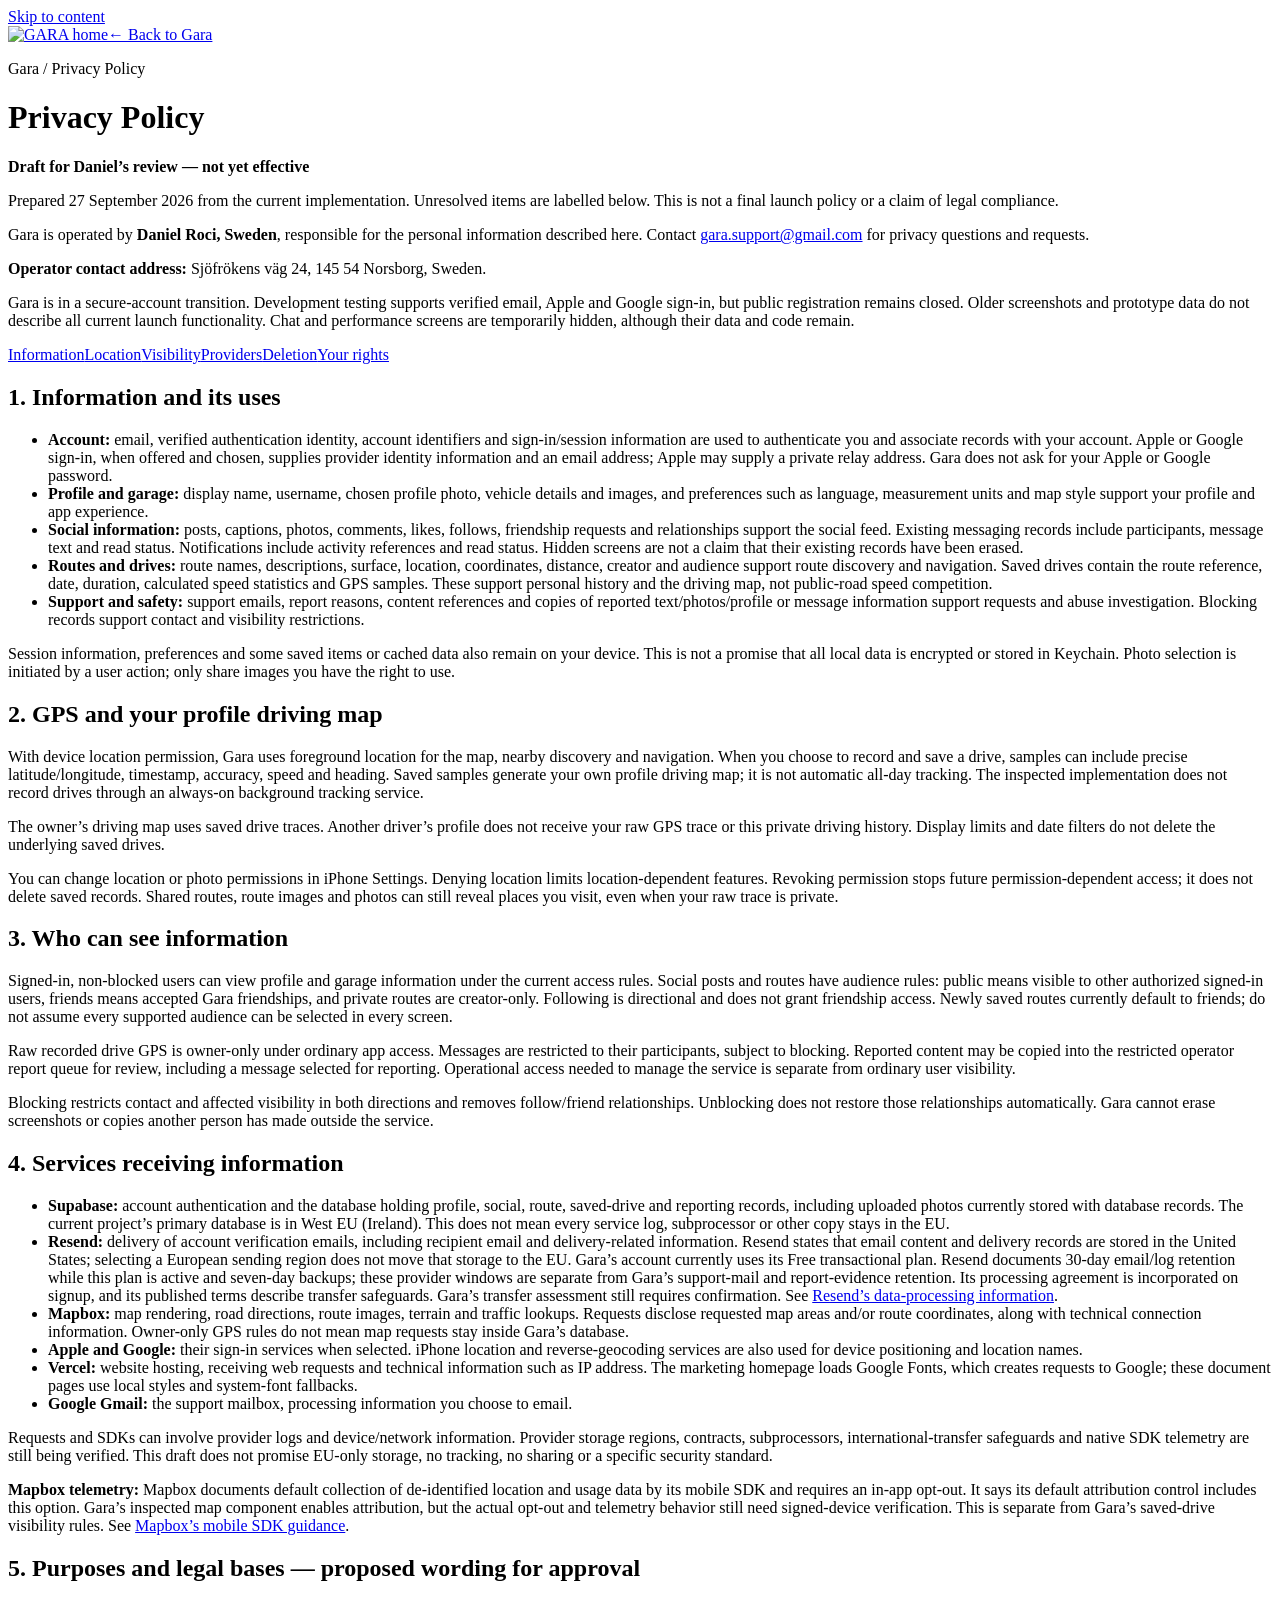
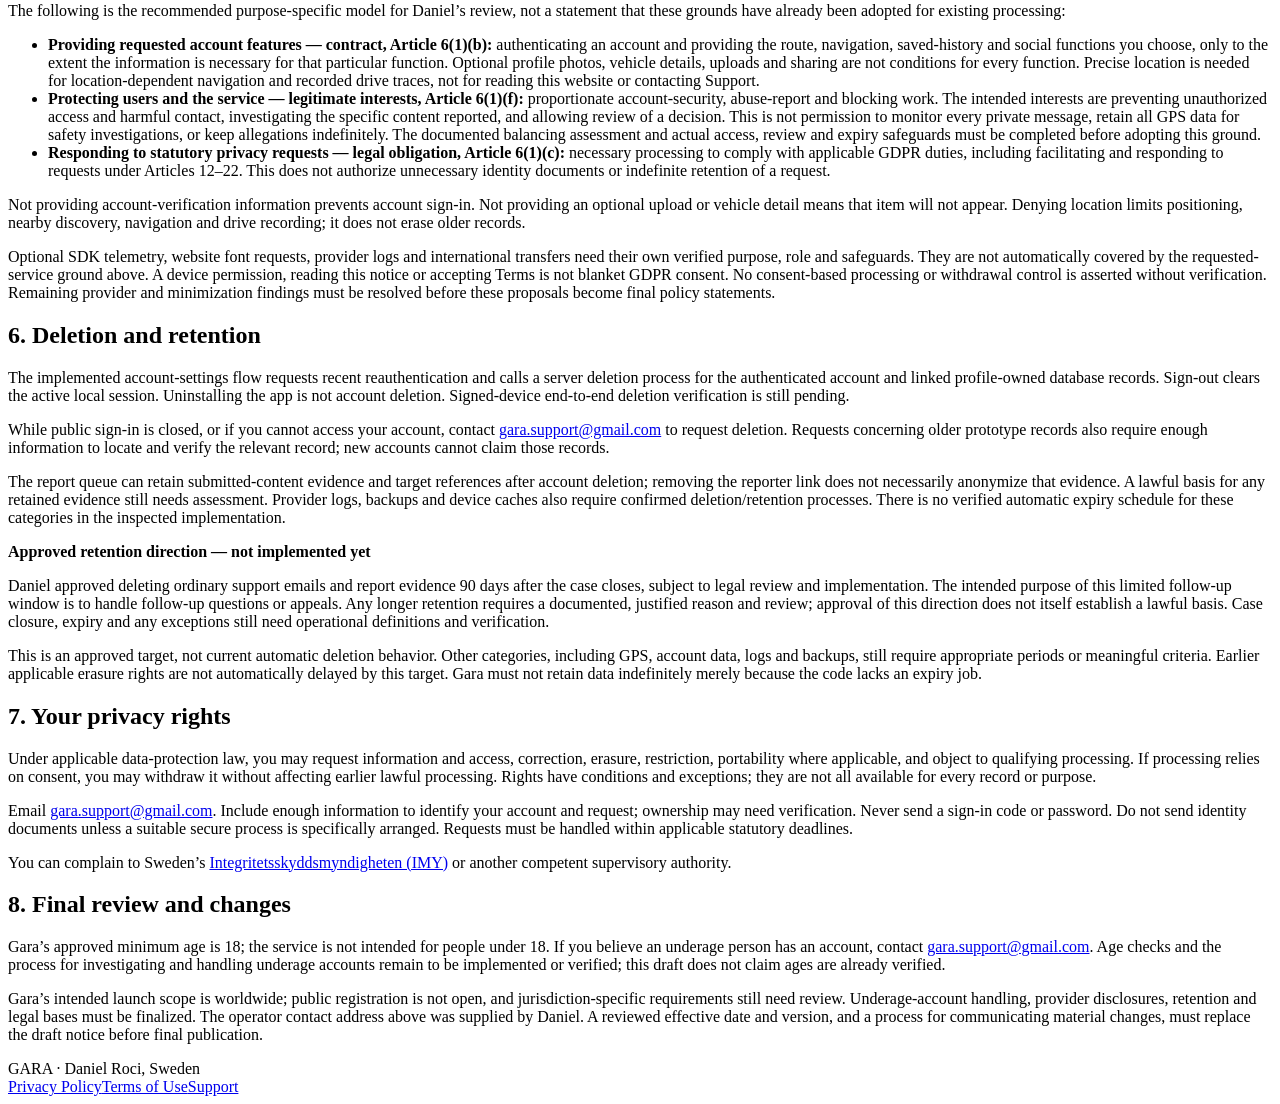
==== privacy.html @ cebb7c15 "Record supplied operator contact and approved content/moderation rules" ====
<!doctype html>
<html lang="en"><head>
<meta charset="utf-8" /><meta name="viewport" content="width=device-width, initial-scale=1" />
<meta name="robots" content="noindex" /><meta name="description" content="Gara Privacy Policy — draft for operator review." />
<link rel="canonical" href="https://drivegara.com/privacy.html" />
<title>GARA — Privacy Policy</title><link rel="stylesheet" href="./styles.css" /><link rel="stylesheet" href="./legal.css" />
</head><body class="legal-page">
<a class="skip-link" href="#main">Skip to content</a>
<header class="legal-header"><div class="legal-header-inner"><a class="brand" href="./index.html"><img src="./assets/gara-logo.png" width="236" height="71" alt="GARA home" /></a><a class="back" href="./index.html">← Back to Gara</a></div></header>
<main id="main" class="legal-main"><p class="eyebrow">Gara / Privacy Policy</p><h1>Privacy Policy</h1>
<div class="notice"><strong>Draft for Daniel’s review — not yet effective</strong><p>Prepared 27 September 2026 from the current implementation. Unresolved items are labelled below. This is not a final launch policy or a claim of legal compliance.</p></div>
<p>Gara is operated by <strong>Daniel Roci, Sweden</strong>, responsible for the personal information described here. Contact <a href="mailto:gara.support@gmail.com">gara.support@gmail.com</a> for privacy questions and requests.</p>
<p><strong>Operator contact address:</strong> Sjöfrökens väg 24, 145 54 Norsborg, Sweden.</p>
<p>Gara is in a secure-account transition. Development testing supports verified email, Apple and Google sign-in, but public registration remains closed. Older screenshots and prototype data do not describe all current launch functionality. Chat and performance screens are temporarily hidden, although their data and code remain.</p>
<nav class="legal-toc" aria-label="On this page"><a href="#information">Information</a><a href="#location">Location</a><a href="#visibility">Visibility</a><a href="#providers">Providers</a><a href="#deletion">Deletion</a><a href="#rights">Your rights</a></nav>
<h2 id="information">1. Information and its uses</h2>
<ul><li><strong>Account:</strong> email, verified authentication identity, account identifiers and sign-in/session information are used to authenticate you and associate records with your account. Apple or Google sign-in, when offered and chosen, supplies provider identity information and an email address; Apple may supply a private relay address. Gara does not ask for your Apple or Google password.</li>
<li><strong>Profile and garage:</strong> display name, username, chosen profile photo, vehicle details and images, and preferences such as language, measurement units and map style support your profile and app experience.</li>
<li><strong>Social information:</strong> posts, captions, photos, comments, likes, follows, friendship requests and relationships support the social feed. Existing messaging records include participants, message text and read status. Notifications include activity references and read status. Hidden screens are not a claim that their existing records have been erased.</li>
<li><strong>Routes and drives:</strong> route names, descriptions, surface, location, coordinates, distance, creator and audience support route discovery and navigation. Saved drives contain the route reference, date, duration, calculated speed statistics and GPS samples. These support personal history and the driving map, not public-road speed competition.</li>
<li><strong>Support and safety:</strong> support emails, report reasons, content references and copies of reported text/photos/profile or message information support requests and abuse investigation. Blocking records support contact and visibility restrictions.</li></ul>
<p>Session information, preferences and some saved items or cached data also remain on your device. This is not a promise that all local data is encrypted or stored in Keychain. Photo selection is initiated by a user action; only share images you have the right to use.</p>
<h2 id="location">2. GPS and your profile driving map</h2>
<p>With device location permission, Gara uses foreground location for the map, nearby discovery and navigation. When you choose to record and save a drive, samples can include precise latitude/longitude, timestamp, accuracy, speed and heading. Saved samples generate your own profile driving map; it is not automatic all-day tracking. The inspected implementation does not record drives through an always-on background tracking service.</p>
<p>The owner’s driving map uses saved drive traces. Another driver’s profile does not receive your raw GPS trace or this private driving history. Display limits and date filters do not delete the underlying saved drives.</p>
<p>You can change location or photo permissions in iPhone Settings. Denying location limits location-dependent features. Revoking permission stops future permission-dependent access; it does not delete saved records. Shared routes, route images and photos can still reveal places you visit, even when your raw trace is private.</p>
<h2 id="visibility">3. Who can see information</h2>
<p>Signed-in, non-blocked users can view profile and garage information under the current access rules. Social posts and routes have audience rules: public means visible to other authorized signed-in users, friends means accepted Gara friendships, and private routes are creator-only. Following is directional and does not grant friendship access. Newly saved routes currently default to friends; do not assume every supported audience can be selected in every screen.</p>
<p>Raw recorded drive GPS is owner-only under ordinary app access. Messages are restricted to their participants, subject to blocking. Reported content may be copied into the restricted operator report queue for review, including a message selected for reporting. Operational access needed to manage the service is separate from ordinary user visibility.</p>
<p>Blocking restricts contact and affected visibility in both directions and removes follow/friend relationships. Unblocking does not restore those relationships automatically. Gara cannot erase screenshots or copies another person has made outside the service.</p>
<h2 id="providers">4. Services receiving information</h2>
<ul><li><strong>Supabase:</strong> account authentication and the database holding profile, social, route, saved-drive and reporting records, including uploaded photos currently stored with database records. The current project’s primary database is in West EU (Ireland). This does not mean every service log, subprocessor or other copy stays in the EU.</li>
<li><strong>Resend:</strong> delivery of account verification emails, including recipient email and delivery-related information. Resend states that email content and delivery records are stored in the United States; selecting a European sending region does not move that storage to the EU. Gara’s account currently uses its Free transactional plan. Resend documents 30-day email/log retention while this plan is active and seven-day backups; these provider windows are separate from Gara’s support-mail and report-evidence retention. Its processing agreement is incorporated on signup, and its published terms describe transfer safeguards. Gara’s transfer assessment still requires confirmation. See <a href="https://resend.com/security/gdpr">Resend’s data-processing information</a>.</li>
<li><strong>Mapbox:</strong> map rendering, road directions, route images, terrain and traffic lookups. Requests disclose requested map areas and/or route coordinates, along with technical connection information. Owner-only GPS rules do not mean map requests stay inside Gara’s database.</li>
<li><strong>Apple and Google:</strong> their sign-in services when selected. iPhone location and reverse-geocoding services are also used for device positioning and location names.</li>
<li><strong>Vercel:</strong> website hosting, receiving web requests and technical information such as IP address. The marketing homepage loads Google Fonts, which creates requests to Google; these document pages use local styles and system-font fallbacks.</li>
<li><strong>Google Gmail:</strong> the support mailbox, processing information you choose to email.</li></ul>
<p>Requests and SDKs can involve provider logs and device/network information. Provider storage regions, contracts, subprocessors, international-transfer safeguards and native SDK telemetry are still being verified. This draft does not promise EU-only storage, no tracking, no sharing or a specific security standard.</p>
<p><strong>Mapbox telemetry:</strong> Mapbox documents default collection of de-identified location and usage data by its mobile SDK and requires an in-app opt-out. It says its default attribution control includes this option. Gara’s inspected map component enables attribution, but the actual opt-out and telemetry behavior still need signed-device verification. This is separate from Gara’s saved-drive visibility rules. See <a href="https://docs.mapbox.com/help/dive-deeper/mobile-apps/">Mapbox’s mobile SDK guidance</a>.</p>
<h2>5. Purposes and legal bases — proposed wording for approval</h2>
<p>The following is the recommended purpose-specific model for Daniel’s review, not a statement that these grounds have already been adopted for existing processing:</p>
<ul><li><strong>Providing requested account features — contract, Article 6(1)(b):</strong> authenticating an account and providing the route, navigation, saved-history and social functions you choose, only to the extent the information is necessary for that particular function. Optional profile photos, vehicle details, uploads and sharing are not conditions for every function. Precise location is needed for location-dependent navigation and recorded drive traces, not for reading this website or contacting Support.</li>
<li><strong>Protecting users and the service — legitimate interests, Article 6(1)(f):</strong> proportionate account-security, abuse-report and blocking work. The intended interests are preventing unauthorized access and harmful contact, investigating the specific content reported, and allowing review of a decision. This is not permission to monitor every private message, retain all GPS data for safety investigations, or keep allegations indefinitely. The documented balancing assessment and actual access, review and expiry safeguards must be completed before adopting this ground.</li>
<li><strong>Responding to statutory privacy requests — legal obligation, Article 6(1)(c):</strong> necessary processing to comply with applicable GDPR duties, including facilitating and responding to requests under Articles 12–22. This does not authorize unnecessary identity documents or indefinite retention of a request.</li></ul>
<p>Not providing account-verification information prevents account sign-in. Not providing an optional upload or vehicle detail means that item will not appear. Denying location limits positioning, nearby discovery, navigation and drive recording; it does not erase older records.</p>
<p>Optional SDK telemetry, website font requests, provider logs and international transfers need their own verified purpose, role and safeguards. They are not automatically covered by the requested-service ground above. A device permission, reading this notice or accepting Terms is not blanket GDPR consent. No consent-based processing or withdrawal control is asserted without verification. Remaining provider and minimization findings must be resolved before these proposals become final policy statements.</p>
<h2 id="deletion">6. Deletion and retention</h2>
<p>The implemented account-settings flow requests recent reauthentication and calls a server deletion process for the authenticated account and linked profile-owned database records. Sign-out clears the active local session. Uninstalling the app is not account deletion. Signed-device end-to-end deletion verification is still pending.</p>
<p>While public sign-in is closed, or if you cannot access your account, contact <a href="mailto:gara.support@gmail.com">gara.support@gmail.com</a> to request deletion. Requests concerning older prototype records also require enough information to locate and verify the relevant record; new accounts cannot claim those records.</p>
<p>The report queue can retain submitted-content evidence and target references after account deletion; removing the reporter link does not necessarily anonymize that evidence. A lawful basis for any retained evidence still needs assessment. Provider logs, backups and device caches also require confirmed deletion/retention processes. There is no verified automatic expiry schedule for these categories in the inspected implementation.</p>
<div class="notice"><strong>Approved retention direction — not implemented yet</strong><p>Daniel approved deleting ordinary support emails and report evidence 90 days after the case closes, subject to legal review and implementation. The intended purpose of this limited follow-up window is to handle follow-up questions or appeals. Any longer retention requires a documented, justified reason and review; approval of this direction does not itself establish a lawful basis. Case closure, expiry and any exceptions still need operational definitions and verification.</p><p>This is an approved target, not current automatic deletion behavior. Other categories, including GPS, account data, logs and backups, still require appropriate periods or meaningful criteria. Earlier applicable erasure rights are not automatically delayed by this target. Gara must not retain data indefinitely merely because the code lacks an expiry job.</p></div>
<h2 id="rights">7. Your privacy rights</h2>
<p>Under applicable data-protection law, you may request information and access, correction, erasure, restriction, portability where applicable, and object to qualifying processing. If processing relies on consent, you may withdraw it without affecting earlier lawful processing. Rights have conditions and exceptions; they are not all available for every record or purpose.</p>
<p>Email <a href="mailto:gara.support@gmail.com">gara.support@gmail.com</a>. Include enough information to identify your account and request; ownership may need verification. Never send a sign-in code or password. Do not send identity documents unless a suitable secure process is specifically arranged. Requests must be handled within applicable statutory deadlines.</p>
<p>You can complain to Sweden’s <a href="https://www.imy.se/en/individuals/data-protection/your-rights-as-a-data-subject/">Integritetsskyddsmyndigheten (IMY)</a> or another competent supervisory authority.</p>
<h2>8. Final review and changes</h2>
<p>Gara’s approved minimum age is 18; the service is not intended for people under 18. If you believe an underage person has an account, contact <a href="mailto:gara.support@gmail.com">gara.support@gmail.com</a>. Age checks and the process for investigating and handling underage accounts remain to be implemented or verified; this draft does not claim ages are already verified.</p>
<p>Gara’s intended launch scope is worldwide; public registration is not open, and jurisdiction-specific requirements still need review. Underage-account handling, provider disclosures, retention and legal bases must be finalized. The operator contact address above was supplied by Daniel. A reviewed effective date and version, and a process for communicating material changes, must replace the draft notice before final publication.</p>
</main><footer class="legal-footer"><div class="legal-footer-inner"><span>GARA · Daniel Roci, Sweden</span><nav class="legal-links" aria-label="Legal and support"><a href="./privacy.html">Privacy Policy</a><a href="./terms.html">Terms of Use</a><a href="./support.html">Support</a></nav></div></footer></body></html>
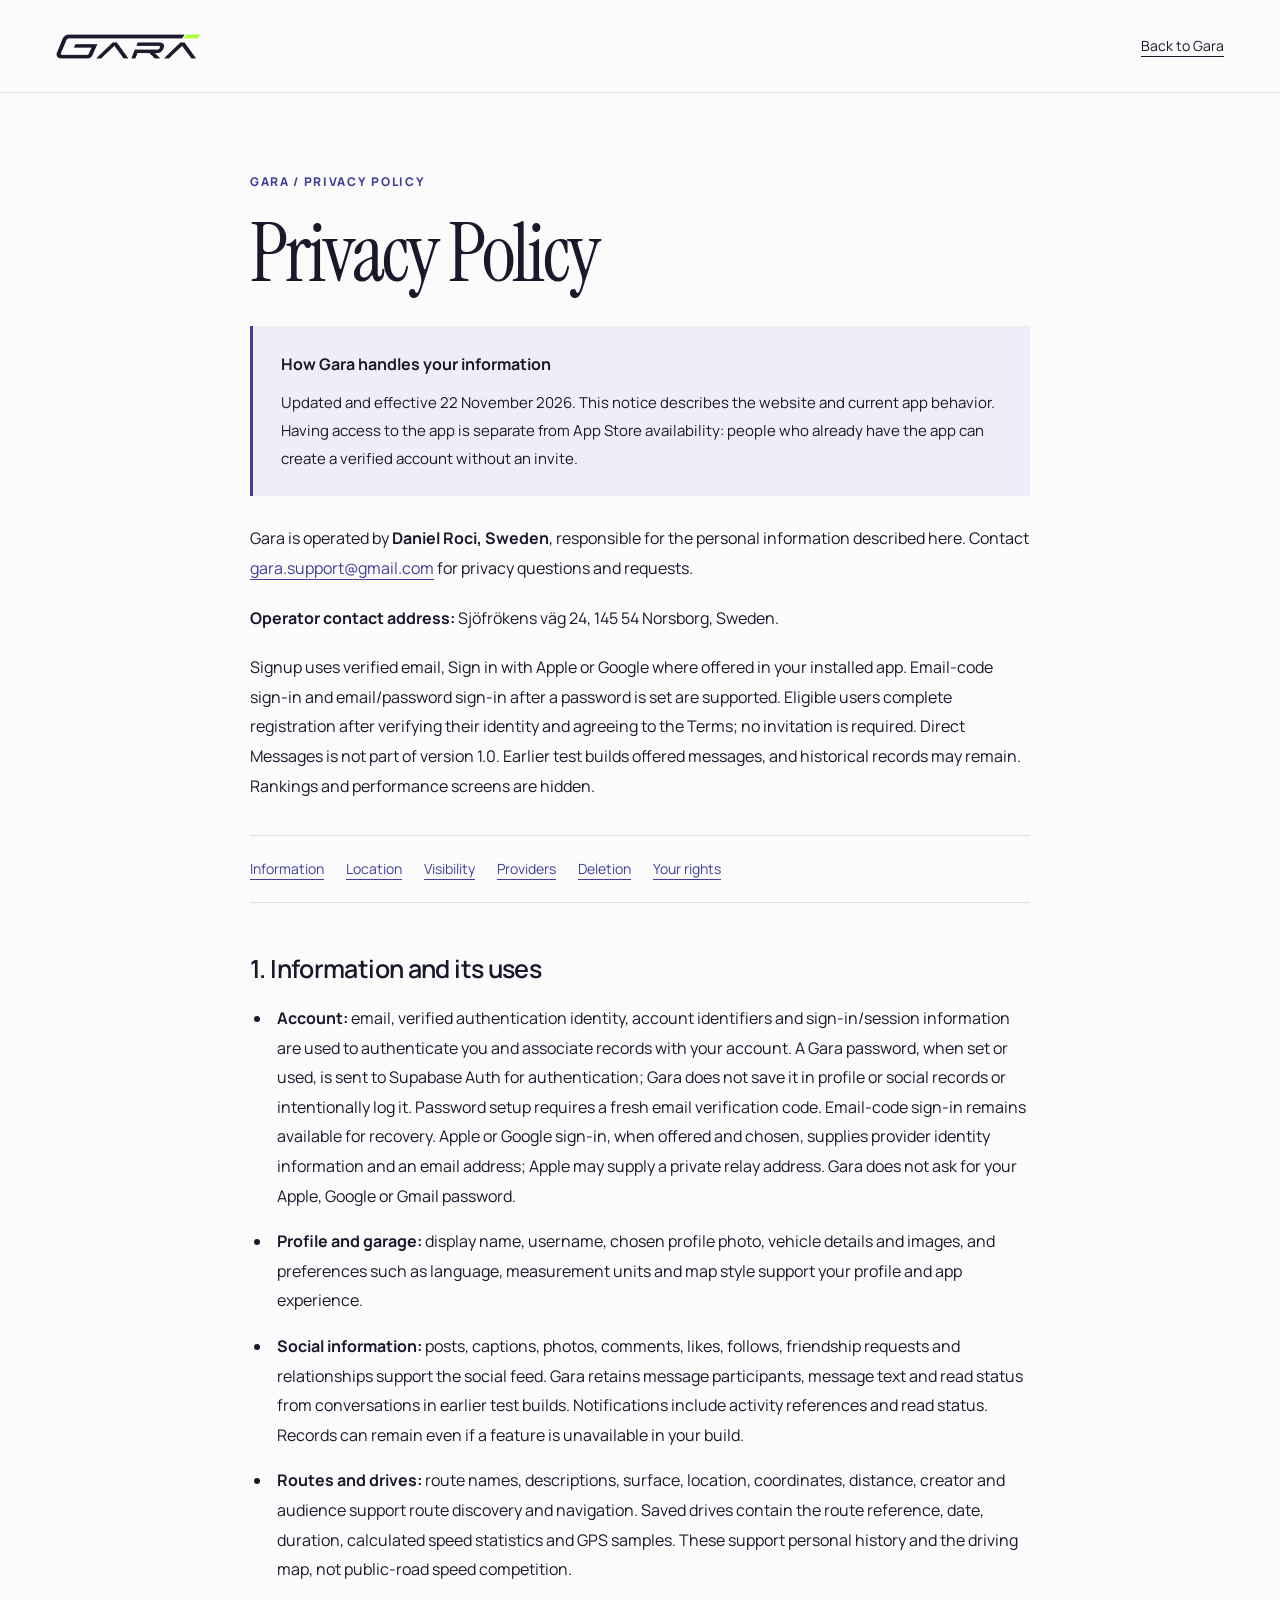
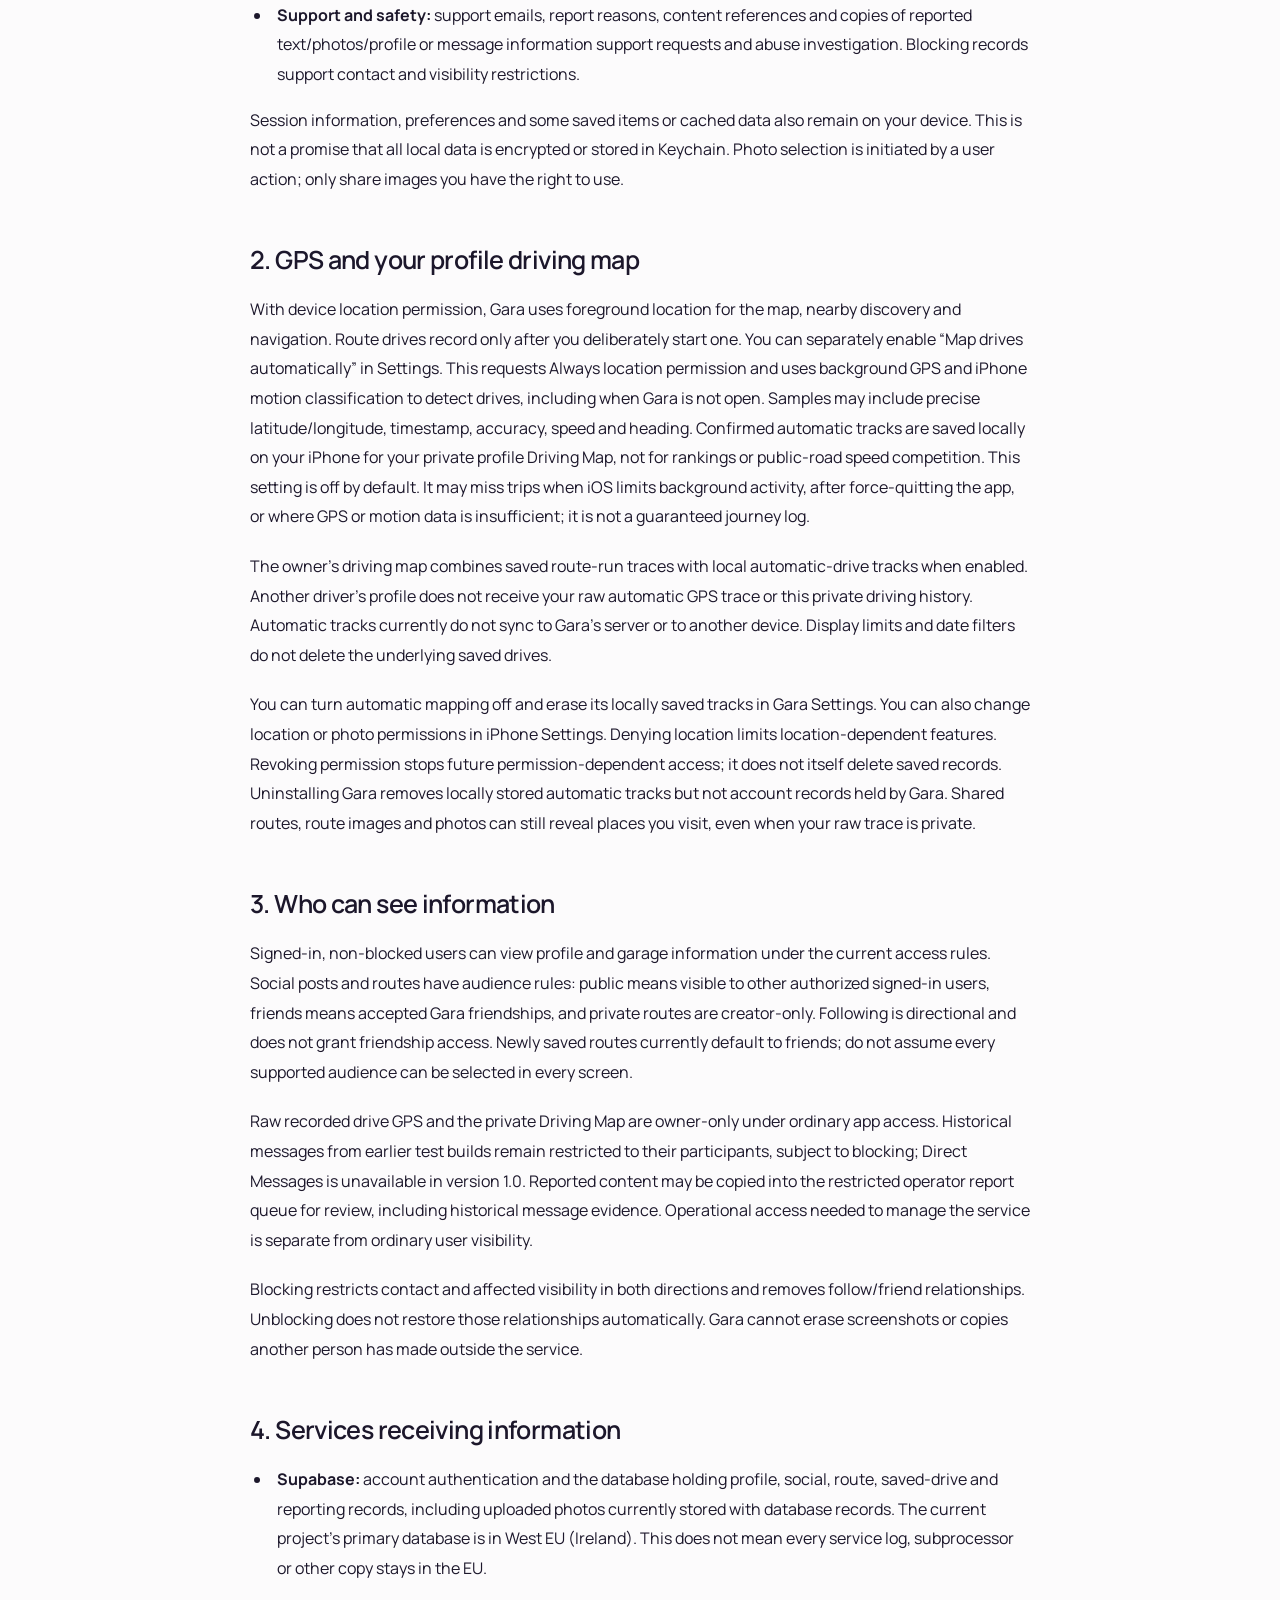
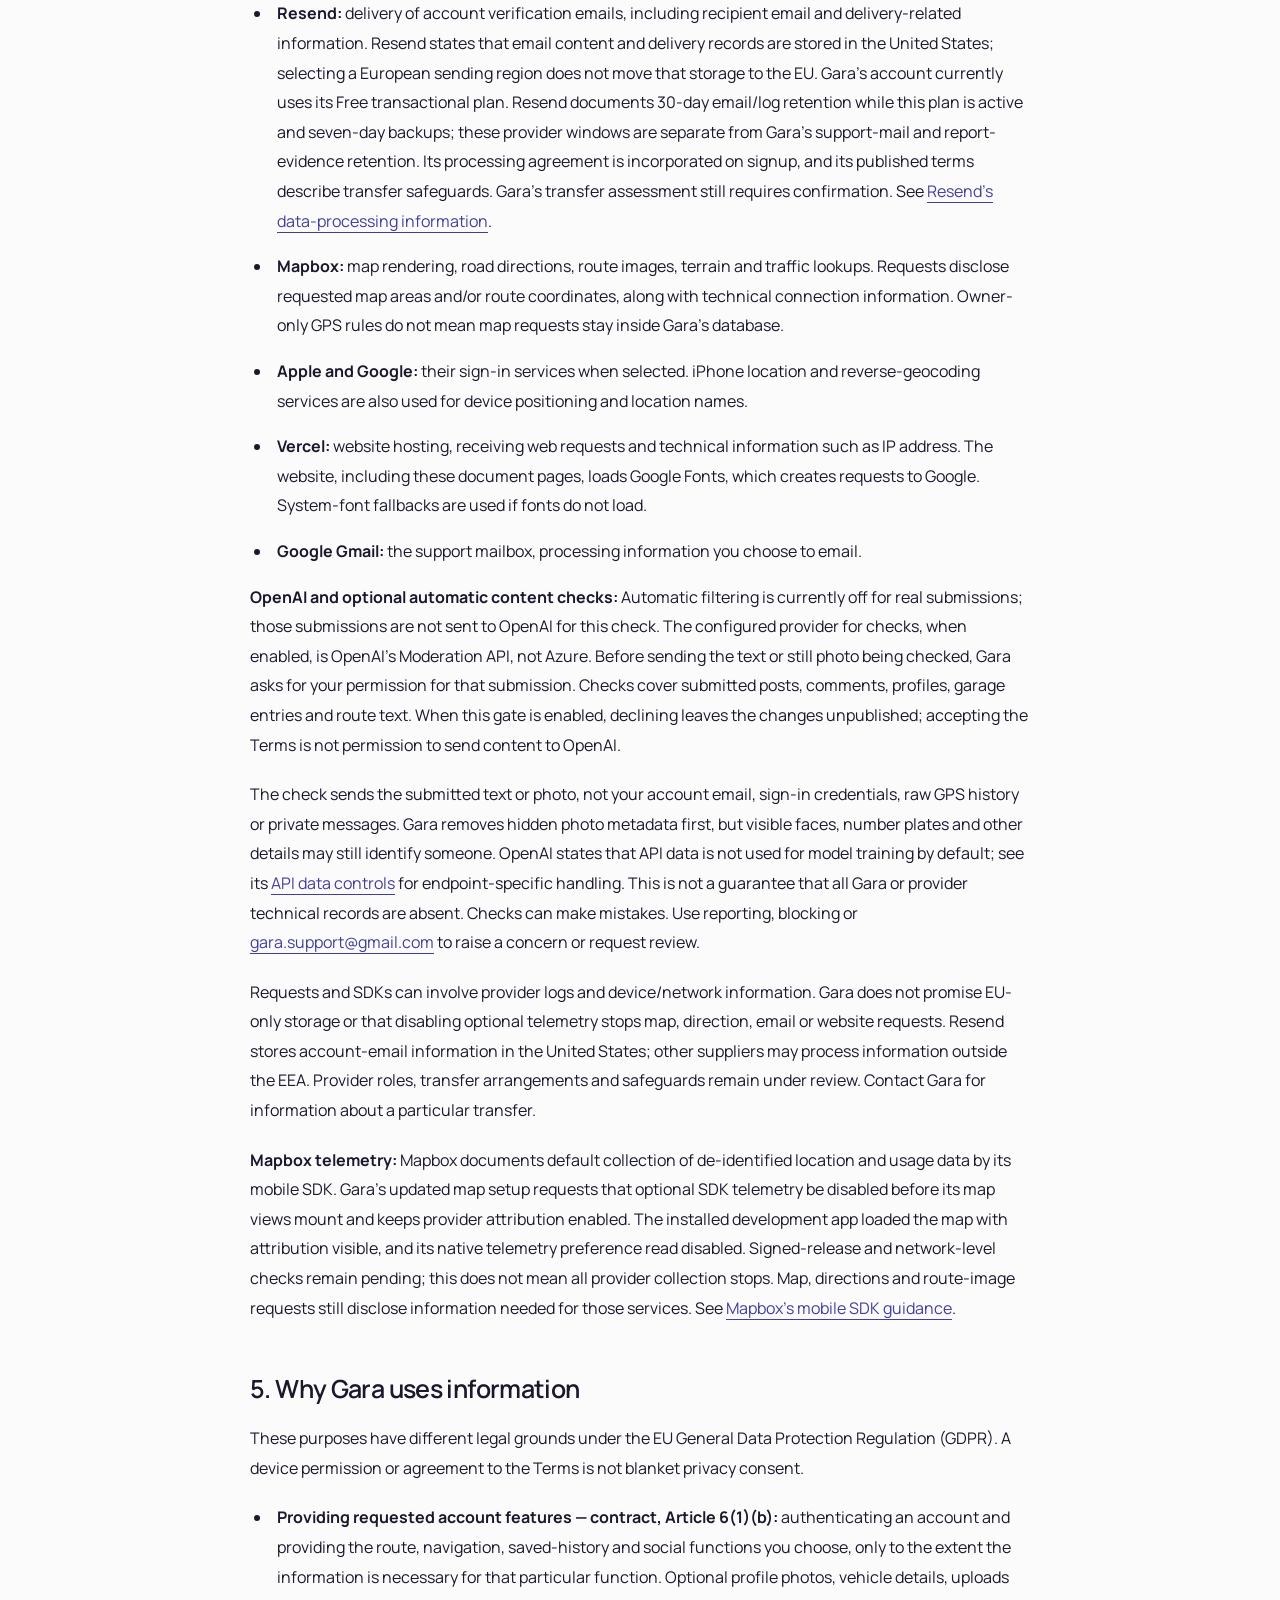
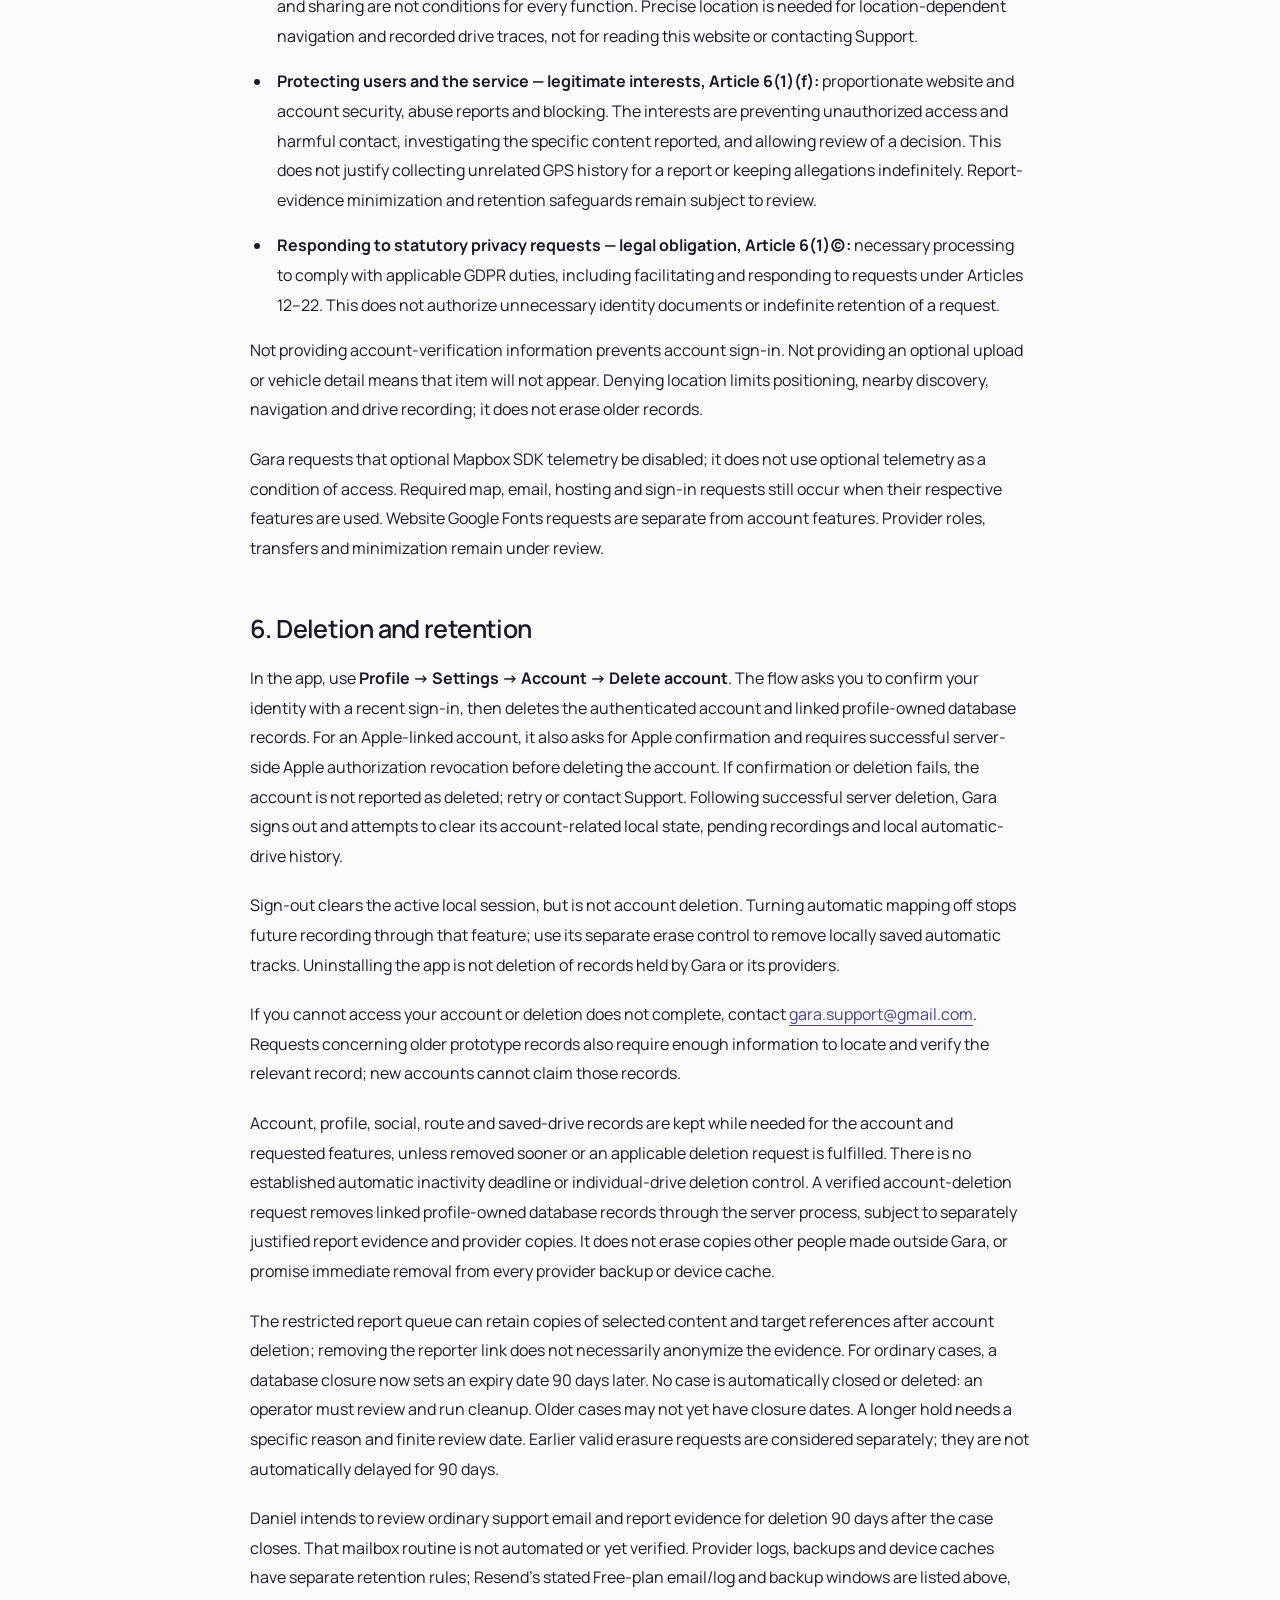
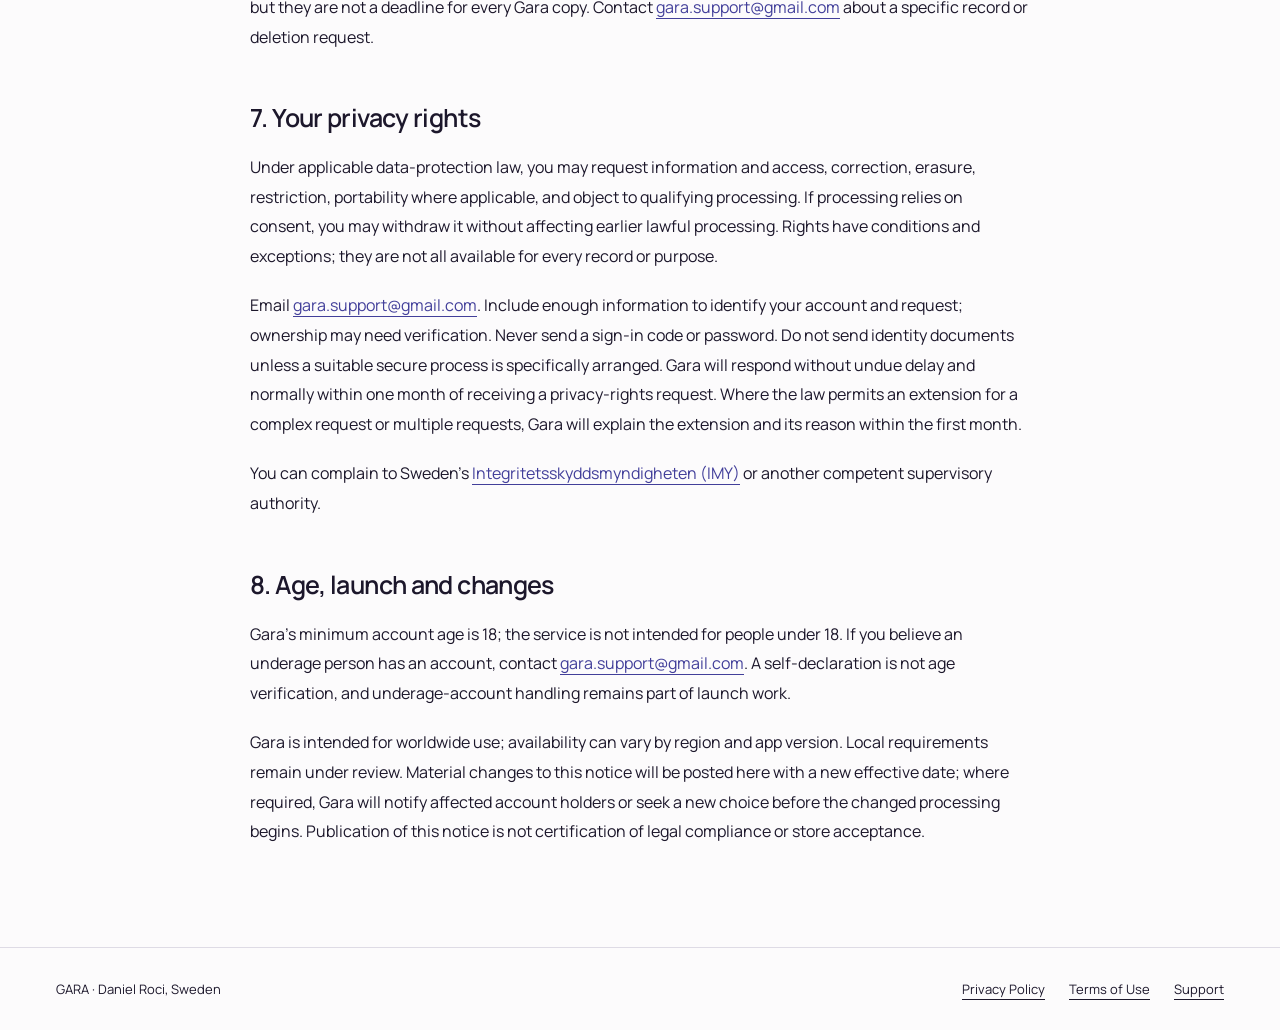
==== commit 152b2838: "Redesign Gara launch site with current app captures and accurate account policies" ====
--- a/privacy.html
+++ b/privacy.html
@@ -1,59 +1,63 @@
 <!doctype html>
 <html lang="en"><head>
 <meta charset="utf-8" /><meta name="viewport" content="width=device-width, initial-scale=1" />
-<meta name="robots" content="noindex" /><meta name="description" content="Gara Privacy Policy — draft for operator review." />
+<meta name="description" content="How Gara handles account, social, route, recorded-drive and support information." />
 <link rel="canonical" href="https://drivegara.com/privacy.html" />
-<title>GARA — Privacy Policy</title><link rel="stylesheet" href="./styles.css" /><link rel="stylesheet" href="./legal.css" />
+<title>Gara — Privacy Policy</title><link rel="stylesheet" href="./launch.css?v=20261122" />
 </head><body class="legal-page">
 <a class="skip-link" href="#main">Skip to content</a>
-<header class="legal-header"><div class="legal-header-inner"><a class="brand" href="./index.html"><img src="./assets/gara-logo.png" width="236" height="71" alt="GARA home" /></a><a class="back" href="./index.html">← Back to Gara</a></div></header>
+<header class="legal-header"><div class="legal-header-inner"><a class="wordmark" href="./index.html" aria-label="Gara home"><span></span></a><a class="back" href="./index.html">Back to Gara</a></div></header>
 <main id="main" class="legal-main"><p class="eyebrow">Gara / Privacy Policy</p><h1>Privacy Policy</h1>
-<div class="notice"><strong>Draft for Daniel’s review — not yet effective</strong><p>Prepared 27 September 2026 from the current implementation. Unresolved items are labelled below. This is not a final launch policy or a claim of legal compliance.</p></div>
+<div class="notice"><strong>How Gara handles your information</strong><p>Updated and effective 22 November 2026. This notice describes the website and current app behavior. Having access to the app is separate from App Store availability: people who already have the app can create a verified account without an invite.</p></div>
 <p>Gara is operated by <strong>Daniel Roci, Sweden</strong>, responsible for the personal information described here. Contact <a href="mailto:gara.support@gmail.com">gara.support@gmail.com</a> for privacy questions and requests.</p>
 <p><strong>Operator contact address:</strong> Sjöfrökens väg 24, 145 54 Norsborg, Sweden.</p>
-<p>Gara is in a secure-account transition. Development testing supports verified email, Apple and Google sign-in, but public registration remains closed. Older screenshots and prototype data do not describe all current launch functionality. Chat and performance screens are temporarily hidden, although their data and code remain.</p>
+<p>Signup uses verified email, Sign in with Apple or Google where offered in your installed app. Email-code sign-in and email/password sign-in after a password is set are supported. Eligible users complete registration after verifying their identity and agreeing to the Terms; no invitation is required. Direct Messages is not part of version 1.0. Earlier test builds offered messages, and historical records may remain. Rankings and performance screens are hidden.</p>
 <nav class="legal-toc" aria-label="On this page"><a href="#information">Information</a><a href="#location">Location</a><a href="#visibility">Visibility</a><a href="#providers">Providers</a><a href="#deletion">Deletion</a><a href="#rights">Your rights</a></nav>
 <h2 id="information">1. Information and its uses</h2>
-<ul><li><strong>Account:</strong> email, verified authentication identity, account identifiers and sign-in/session information are used to authenticate you and associate records with your account. Apple or Google sign-in, when offered and chosen, supplies provider identity information and an email address; Apple may supply a private relay address. Gara does not ask for your Apple or Google password.</li>
+<ul><li><strong>Account:</strong> email, verified authentication identity, account identifiers and sign-in/session information are used to authenticate you and associate records with your account. A Gara password, when set or used, is sent to Supabase Auth for authentication; Gara does not save it in profile or social records or intentionally log it. Password setup requires a fresh email verification code. Email-code sign-in remains available for recovery. Apple or Google sign-in, when offered and chosen, supplies provider identity information and an email address; Apple may supply a private relay address. Gara does not ask for your Apple, Google or Gmail password.</li>
 <li><strong>Profile and garage:</strong> display name, username, chosen profile photo, vehicle details and images, and preferences such as language, measurement units and map style support your profile and app experience.</li>
-<li><strong>Social information:</strong> posts, captions, photos, comments, likes, follows, friendship requests and relationships support the social feed. Existing messaging records include participants, message text and read status. Notifications include activity references and read status. Hidden screens are not a claim that their existing records have been erased.</li>
+<li><strong>Social information:</strong> posts, captions, photos, comments, likes, follows, friendship requests and relationships support the social feed. Gara retains message participants, message text and read status from conversations in earlier test builds. Notifications include activity references and read status. Records can remain even if a feature is unavailable in your build.</li>
 <li><strong>Routes and drives:</strong> route names, descriptions, surface, location, coordinates, distance, creator and audience support route discovery and navigation. Saved drives contain the route reference, date, duration, calculated speed statistics and GPS samples. These support personal history and the driving map, not public-road speed competition.</li>
 <li><strong>Support and safety:</strong> support emails, report reasons, content references and copies of reported text/photos/profile or message information support requests and abuse investigation. Blocking records support contact and visibility restrictions.</li></ul>
 <p>Session information, preferences and some saved items or cached data also remain on your device. This is not a promise that all local data is encrypted or stored in Keychain. Photo selection is initiated by a user action; only share images you have the right to use.</p>
 <h2 id="location">2. GPS and your profile driving map</h2>
-<p>With device location permission, Gara uses foreground location for the map, nearby discovery and navigation. When you choose to record and save a drive, samples can include precise latitude/longitude, timestamp, accuracy, speed and heading. Saved samples generate your own profile driving map; it is not automatic all-day tracking. The inspected implementation does not record drives through an always-on background tracking service.</p>
-<p>The owner’s driving map uses saved drive traces. Another driver’s profile does not receive your raw GPS trace or this private driving history. Display limits and date filters do not delete the underlying saved drives.</p>
-<p>You can change location or photo permissions in iPhone Settings. Denying location limits location-dependent features. Revoking permission stops future permission-dependent access; it does not delete saved records. Shared routes, route images and photos can still reveal places you visit, even when your raw trace is private.</p>
+<p>With device location permission, Gara uses foreground location for the map, nearby discovery and navigation. Route drives record only after you deliberately start one. You can separately enable “Map drives automatically” in Settings. This requests Always location permission and uses background GPS and iPhone motion classification to detect drives, including when Gara is not open. Samples may include precise latitude/longitude, timestamp, accuracy, speed and heading. Confirmed automatic tracks are saved locally on your iPhone for your private profile Driving Map, not for rankings or public-road speed competition. This setting is off by default. It may miss trips when iOS limits background activity, after force-quitting the app, or where GPS or motion data is insufficient; it is not a guaranteed journey log.</p>
+<p>The owner’s driving map combines saved route-run traces with local automatic-drive tracks when enabled. Another driver’s profile does not receive your raw automatic GPS trace or this private driving history. Automatic tracks currently do not sync to Gara’s server or to another device. Display limits and date filters do not delete the underlying saved drives.</p>
+<p>You can turn automatic mapping off and erase its locally saved tracks in Gara Settings. You can also change location or photo permissions in iPhone Settings. Denying location limits location-dependent features. Revoking permission stops future permission-dependent access; it does not itself delete saved records. Uninstalling Gara removes locally stored automatic tracks but not account records held by Gara. Shared routes, route images and photos can still reveal places you visit, even when your raw trace is private.</p>
 <h2 id="visibility">3. Who can see information</h2>
 <p>Signed-in, non-blocked users can view profile and garage information under the current access rules. Social posts and routes have audience rules: public means visible to other authorized signed-in users, friends means accepted Gara friendships, and private routes are creator-only. Following is directional and does not grant friendship access. Newly saved routes currently default to friends; do not assume every supported audience can be selected in every screen.</p>
-<p>Raw recorded drive GPS is owner-only under ordinary app access. Messages are restricted to their participants, subject to blocking. Reported content may be copied into the restricted operator report queue for review, including a message selected for reporting. Operational access needed to manage the service is separate from ordinary user visibility.</p>
+<p>Raw recorded drive GPS and the private Driving Map are owner-only under ordinary app access. Historical messages from earlier test builds remain restricted to their participants, subject to blocking; Direct Messages is unavailable in version 1.0. Reported content may be copied into the restricted operator report queue for review, including historical message evidence. Operational access needed to manage the service is separate from ordinary user visibility.</p>
 <p>Blocking restricts contact and affected visibility in both directions and removes follow/friend relationships. Unblocking does not restore those relationships automatically. Gara cannot erase screenshots or copies another person has made outside the service.</p>
 <h2 id="providers">4. Services receiving information</h2>
 <ul><li><strong>Supabase:</strong> account authentication and the database holding profile, social, route, saved-drive and reporting records, including uploaded photos currently stored with database records. The current project’s primary database is in West EU (Ireland). This does not mean every service log, subprocessor or other copy stays in the EU.</li>
 <li><strong>Resend:</strong> delivery of account verification emails, including recipient email and delivery-related information. Resend states that email content and delivery records are stored in the United States; selecting a European sending region does not move that storage to the EU. Gara’s account currently uses its Free transactional plan. Resend documents 30-day email/log retention while this plan is active and seven-day backups; these provider windows are separate from Gara’s support-mail and report-evidence retention. Its processing agreement is incorporated on signup, and its published terms describe transfer safeguards. Gara’s transfer assessment still requires confirmation. See <a href="https://resend.com/security/gdpr">Resend’s data-processing information</a>.</li>
 <li><strong>Mapbox:</strong> map rendering, road directions, route images, terrain and traffic lookups. Requests disclose requested map areas and/or route coordinates, along with technical connection information. Owner-only GPS rules do not mean map requests stay inside Gara’s database.</li>
 <li><strong>Apple and Google:</strong> their sign-in services when selected. iPhone location and reverse-geocoding services are also used for device positioning and location names.</li>
-<li><strong>Vercel:</strong> website hosting, receiving web requests and technical information such as IP address. The marketing homepage loads Google Fonts, which creates requests to Google; these document pages use local styles and system-font fallbacks.</li>
+<li><strong>Vercel:</strong> website hosting, receiving web requests and technical information such as IP address. The website, including these document pages, loads Google Fonts, which creates requests to Google. System-font fallbacks are used if fonts do not load.</li>
 <li><strong>Google Gmail:</strong> the support mailbox, processing information you choose to email.</li></ul>
-<p>Requests and SDKs can involve provider logs and device/network information. Provider storage regions, contracts, subprocessors, international-transfer safeguards and native SDK telemetry are still being verified. This draft does not promise EU-only storage, no tracking, no sharing or a specific security standard.</p>
-<p><strong>Mapbox telemetry:</strong> Mapbox documents default collection of de-identified location and usage data by its mobile SDK and requires an in-app opt-out. It says its default attribution control includes this option. Gara’s inspected map component enables attribution, but the actual opt-out and telemetry behavior still need signed-device verification. This is separate from Gara’s saved-drive visibility rules. See <a href="https://docs.mapbox.com/help/dive-deeper/mobile-apps/">Mapbox’s mobile SDK guidance</a>.</p>
-<h2>5. Purposes and legal bases — proposed wording for approval</h2>
-<p>The following is the recommended purpose-specific model for Daniel’s review, not a statement that these grounds have already been adopted for existing processing:</p>
+<p><strong>OpenAI and optional automatic content checks:</strong> Automatic filtering is currently off for real submissions; those submissions are not sent to OpenAI for this check. The configured provider for checks, when enabled, is OpenAI’s Moderation API, not Azure. Before sending the text or still photo being checked, Gara asks for your permission for that submission. Checks cover submitted posts, comments, profiles, garage entries and route text. When this gate is enabled, declining leaves the changes unpublished; accepting the Terms is not permission to send content to OpenAI.</p>
+<p>The check sends the submitted text or photo, not your account email, sign-in credentials, raw GPS history or private messages. Gara removes hidden photo metadata first, but visible faces, number plates and other details may still identify someone. OpenAI states that API data is not used for model training by default; see its <a href="https://developers.openai.com/api/docs/guides/your-data">API data controls</a> for endpoint-specific handling. This is not a guarantee that all Gara or provider technical records are absent. Checks can make mistakes. Use reporting, blocking or <a href="mailto:gara.support@gmail.com">gara.support@gmail.com</a> to raise a concern or request review.</p>
+<p>Requests and SDKs can involve provider logs and device/network information. Gara does not promise EU-only storage or that disabling optional telemetry stops map, direction, email or website requests. Resend stores account-email information in the United States; other suppliers may process information outside the EEA. Provider roles, transfer arrangements and safeguards remain under review. Contact Gara for information about a particular transfer.</p>
+<p><strong>Mapbox telemetry:</strong> Mapbox documents default collection of de-identified location and usage data by its mobile SDK. Gara’s updated map setup requests that optional SDK telemetry be disabled before its map views mount and keeps provider attribution enabled. The installed development app loaded the map with attribution visible, and its native telemetry preference read disabled. Signed-release and network-level checks remain pending; this does not mean all provider collection stops. Map, directions and route-image requests still disclose information needed for those services. See <a href="https://docs.mapbox.com/help/dive-deeper/mobile-apps/">Mapbox’s mobile SDK guidance</a>.</p>
+<h2>5. Why Gara uses information</h2>
+<p>These purposes have different legal grounds under the EU General Data Protection Regulation (GDPR). A device permission or agreement to the Terms is not blanket privacy consent.</p>
 <ul><li><strong>Providing requested account features — contract, Article 6(1)(b):</strong> authenticating an account and providing the route, navigation, saved-history and social functions you choose, only to the extent the information is necessary for that particular function. Optional profile photos, vehicle details, uploads and sharing are not conditions for every function. Precise location is needed for location-dependent navigation and recorded drive traces, not for reading this website or contacting Support.</li>
-<li><strong>Protecting users and the service — legitimate interests, Article 6(1)(f):</strong> proportionate account-security, abuse-report and blocking work. The intended interests are preventing unauthorized access and harmful contact, investigating the specific content reported, and allowing review of a decision. This is not permission to monitor every private message, retain all GPS data for safety investigations, or keep allegations indefinitely. The documented balancing assessment and actual access, review and expiry safeguards must be completed before adopting this ground.</li>
+<li><strong>Protecting users and the service — legitimate interests, Article 6(1)(f):</strong> proportionate website and account security, abuse reports and blocking. The interests are preventing unauthorized access and harmful contact, investigating the specific content reported, and allowing review of a decision. This does not justify collecting unrelated GPS history for a report or keeping allegations indefinitely. Report-evidence minimization and retention safeguards remain subject to review.</li>
 <li><strong>Responding to statutory privacy requests — legal obligation, Article 6(1)(c):</strong> necessary processing to comply with applicable GDPR duties, including facilitating and responding to requests under Articles 12–22. This does not authorize unnecessary identity documents or indefinite retention of a request.</li></ul>
 <p>Not providing account-verification information prevents account sign-in. Not providing an optional upload or vehicle detail means that item will not appear. Denying location limits positioning, nearby discovery, navigation and drive recording; it does not erase older records.</p>
-<p>Optional SDK telemetry, website font requests, provider logs and international transfers need their own verified purpose, role and safeguards. They are not automatically covered by the requested-service ground above. A device permission, reading this notice or accepting Terms is not blanket GDPR consent. No consent-based processing or withdrawal control is asserted without verification. Remaining provider and minimization findings must be resolved before these proposals become final policy statements.</p>
+<p>Gara requests that optional Mapbox SDK telemetry be disabled; it does not use optional telemetry as a condition of access. Required map, email, hosting and sign-in requests still occur when their respective features are used. Website Google Fonts requests are separate from account features. Provider roles, transfers and minimization remain under review.</p>
 <h2 id="deletion">6. Deletion and retention</h2>
-<p>The implemented account-settings flow requests recent reauthentication and calls a server deletion process for the authenticated account and linked profile-owned database records. Sign-out clears the active local session. Uninstalling the app is not account deletion. Signed-device end-to-end deletion verification is still pending.</p>
-<p>While public sign-in is closed, or if you cannot access your account, contact <a href="mailto:gara.support@gmail.com">gara.support@gmail.com</a> to request deletion. Requests concerning older prototype records also require enough information to locate and verify the relevant record; new accounts cannot claim those records.</p>
-<p>The report queue can retain submitted-content evidence and target references after account deletion; removing the reporter link does not necessarily anonymize that evidence. A lawful basis for any retained evidence still needs assessment. Provider logs, backups and device caches also require confirmed deletion/retention processes. There is no verified automatic expiry schedule for these categories in the inspected implementation.</p>
-<div class="notice"><strong>Approved retention direction — not implemented yet</strong><p>Daniel approved deleting ordinary support emails and report evidence 90 days after the case closes, subject to legal review and implementation. The intended purpose of this limited follow-up window is to handle follow-up questions or appeals. Any longer retention requires a documented, justified reason and review; approval of this direction does not itself establish a lawful basis. Case closure, expiry and any exceptions still need operational definitions and verification.</p><p>This is an approved target, not current automatic deletion behavior. Other categories, including GPS, account data, logs and backups, still require appropriate periods or meaningful criteria. Earlier applicable erasure rights are not automatically delayed by this target. Gara must not retain data indefinitely merely because the code lacks an expiry job.</p></div>
+<p>In the app, use <strong>Profile → Settings → Account → Delete account</strong>. The flow asks you to confirm your identity with a recent sign-in, then deletes the authenticated account and linked profile-owned database records. For an Apple-linked account, it also asks for Apple confirmation and requires successful server-side Apple authorization revocation before deleting the account. If confirmation or deletion fails, the account is not reported as deleted; retry or contact Support. Following successful server deletion, Gara signs out and attempts to clear its account-related local state, pending recordings and local automatic-drive history.</p>
+<p>Sign-out clears the active local session, but is not account deletion. Turning automatic mapping off stops future recording through that feature; use its separate erase control to remove locally saved automatic tracks. Uninstalling the app is not deletion of records held by Gara or its providers.</p>
+<p>If you cannot access your account or deletion does not complete, contact <a href="mailto:gara.support@gmail.com">gara.support@gmail.com</a>. Requests concerning older prototype records also require enough information to locate and verify the relevant record; new accounts cannot claim those records.</p>
+<p>Account, profile, social, route and saved-drive records are kept while needed for the account and requested features, unless removed sooner or an applicable deletion request is fulfilled. There is no established automatic inactivity deadline or individual-drive deletion control. A verified account-deletion request removes linked profile-owned database records through the server process, subject to separately justified report evidence and provider copies. It does not erase copies other people made outside Gara, or promise immediate removal from every provider backup or device cache.</p>
+<p>The restricted report queue can retain copies of selected content and target references after account deletion; removing the reporter link does not necessarily anonymize the evidence. For ordinary cases, a database closure now sets an expiry date 90 days later. No case is automatically closed or deleted: an operator must review and run cleanup. Older cases may not yet have closure dates. A longer hold needs a specific reason and finite review date. Earlier valid erasure requests are considered separately; they are not automatically delayed for 90 days.</p>
+<p>Daniel intends to review ordinary support email and report evidence for deletion 90 days after the case closes. That mailbox routine is not automated or yet verified. Provider logs, backups and device caches have separate retention rules; Resend’s stated Free-plan email/log and backup windows are listed above, but they are not a deadline for every Gara copy. Contact <a href="mailto:gara.support@gmail.com">gara.support@gmail.com</a> about a specific record or deletion request.</p>
 <h2 id="rights">7. Your privacy rights</h2>
 <p>Under applicable data-protection law, you may request information and access, correction, erasure, restriction, portability where applicable, and object to qualifying processing. If processing relies on consent, you may withdraw it without affecting earlier lawful processing. Rights have conditions and exceptions; they are not all available for every record or purpose.</p>
-<p>Email <a href="mailto:gara.support@gmail.com">gara.support@gmail.com</a>. Include enough information to identify your account and request; ownership may need verification. Never send a sign-in code or password. Do not send identity documents unless a suitable secure process is specifically arranged. Requests must be handled within applicable statutory deadlines.</p>
+<p>Email <a href="mailto:gara.support@gmail.com">gara.support@gmail.com</a>. Include enough information to identify your account and request; ownership may need verification. Never send a sign-in code or password. Do not send identity documents unless a suitable secure process is specifically arranged. Gara will respond without undue delay and normally within one month of receiving a privacy-rights request. Where the law permits an extension for a complex request or multiple requests, Gara will explain the extension and its reason within the first month.</p>
 <p>You can complain to Sweden’s <a href="https://www.imy.se/en/individuals/data-protection/your-rights-as-a-data-subject/">Integritetsskyddsmyndigheten (IMY)</a> or another competent supervisory authority.</p>
-<h2>8. Final review and changes</h2>
-<p>Gara’s approved minimum age is 18; the service is not intended for people under 18. If you believe an underage person has an account, contact <a href="mailto:gara.support@gmail.com">gara.support@gmail.com</a>. Age checks and the process for investigating and handling underage accounts remain to be implemented or verified; this draft does not claim ages are already verified.</p>
-<p>Gara’s intended launch scope is worldwide; public registration is not open, and jurisdiction-specific requirements still need review. Underage-account handling, provider disclosures, retention and legal bases must be finalized. The operator contact address above was supplied by Daniel. A reviewed effective date and version, and a process for communicating material changes, must replace the draft notice before final publication.</p>
+<h2>8. Age, launch and changes</h2>
+<p>Gara’s minimum account age is 18; the service is not intended for people under 18. If you believe an underage person has an account, contact <a href="mailto:gara.support@gmail.com">gara.support@gmail.com</a>. A self-declaration is not age verification, and underage-account handling remains part of launch work.</p>
+<p>Gara is intended for worldwide use; availability can vary by region and app version. Local requirements remain under review. Material changes to this notice will be posted here with a new effective date; where required, Gara will notify affected account holders or seek a new choice before the changed processing begins. Publication of this notice is not certification of legal compliance or store acceptance.</p>
 </main><footer class="legal-footer"><div class="legal-footer-inner"><span>GARA · Daniel Roci, Sweden</span><nav class="legal-links" aria-label="Legal and support"><a href="./privacy.html">Privacy Policy</a><a href="./terms.html">Terms of Use</a><a href="./support.html">Support</a></nav></div></footer></body></html>
--- a/launch.css
+++ b/launch.css
@@ -0,0 +1,8 @@
+@import url('https://fonts.googleapis.com/css2?family=Instrument+Serif:ital@0;1&family=Manrope:wght@400;500;600;700;800&display=swap');
+:root{--paper:#fcfbfc;--ink:#1c172b;--violet:#423f9a;--muted:#625c6c;--line:#dedbe5;--soft:#efedf5;--serif:'Instrument Serif',Georgia,serif;--sans:Manrope,-apple-system,BlinkMacSystemFont,'Segoe UI',sans-serif}*{box-sizing:border-box}html{scroll-behavior:smooth;scroll-padding-top:100px}body{margin:0;background:var(--paper);color:var(--ink);font:16px/1.7 var(--sans)}a{color:inherit;text-underline-offset:5px}button{font:inherit}img{max-width:100%;display:block}button,a,summary{-webkit-tap-highlight-color:transparent}a:focus-visible,button:focus-visible,summary:focus-visible{outline:3px solid var(--violet);outline-offset:6px}button{cursor:pointer}p{margin:0 0 1.3em}h1,h2,h3{margin:0;font-weight:400}h1,h2{font-family:var(--serif);line-height:.98;letter-spacing:-.035em}h1{font-size:clamp(68px,7.7vw,118px)}h2{font-size:clamp(58px,6.3vw,92px)}em{font-weight:400;color:var(--violet)}h3{font:700 17px var(--sans)}.shell{width:min(1280px,calc(100% - 112px));margin-inline:auto}.section{padding-block:120px}.eyebrow{text-transform:uppercase;font-size:12px;letter-spacing:.14em;font-weight:800;margin-bottom:30px}.small{font-size:13px;line-height:1.7;color:var(--muted)}.lede{font-size:22px;line-height:1.5;margin-top:32px}.skip-link{position:fixed;top:-100px;left:16px;z-index:99;padding:12px;background:var(--ink);color:white}.skip-link:focus{top:12px}.site-header{background:rgba(252,251,252,.96);border-bottom:1px solid var(--line);position:sticky;top:0;z-index:20}.header-row{height:92px;display:flex;align-items:center;justify-content:space-between;gap:28px}.wordmark{position:relative;display:block;width:145px;height:27px;flex-shrink:0}.wordmark:before,.wordmark span{content:'';position:absolute;inset:0;mask:center/contain no-repeat url('./assets/launch/wordmark-letters.png');background:var(--ink)}.wordmark span{mask-image:url('./assets/launch/wordmark-accent.png');background:#9cff00}.header-row nav{display:flex;gap:34px;margin-left:auto;margin-right:48px}.header-row a{text-decoration:none;font-size:14px;font-weight:700}.header-link{padding:11px 22px;border:1px solid var(--ink);border-radius:2px}.hero{display:grid;grid-template-columns:1fr 1fr;gap:32px;padding-top:70px;padding-bottom:84px;align-items:center}.hero-copy{position:relative;z-index:2;padding:20px 0}.hero .eyebrow{margin-bottom:26px}.hero h1{white-space:nowrap}.hero-lede{max-width:450px;font-size:17px;margin-top:30px}.actions{display:flex;gap:28px;align-items:center;margin-top:32px}.button{display:inline-flex;align-items:center;justify-content:center;min-height:52px;padding:13px 25px;background:var(--violet);color:white;text-decoration:none;font-size:14px;font-weight:700;border:0;border-radius:3px}.plain-link{font-size:14px;font-weight:700}.access-note{max-width:385px;font-size:13px;line-height:1.65;color:var(--muted);margin-top:24px;margin-bottom:0}.hero-art{position:relative;min-height:635px;padding:0 0 36px 42px}.hero-landscape{margin:0;height:580px;overflow:hidden}.hero-landscape>img{width:100%;height:100%;object-fit:cover}.hero-landscape figcaption{position:absolute;top:30px;left:70px;color:white;font-family:var(--serif);font-style:italic;font-size:28px}.phone{position:relative;display:block;padding:6px;border:1px solid #77747e;border-radius:40px;background:#17141d;box-shadow:0 25px 50px #1c172b29;overflow:hidden;transition:transform .3s}.phone>img{width:100%;height:auto;border-radius:34px}.phone:hover{transform:translateY(-5px)}.hero-phone{position:absolute;right:-12px;bottom:16px;width:245px}.enlarge{position:absolute;bottom:27px;left:50%;transform:translateX(-50%);white-space:nowrap;background:#fcfbfcf0;color:var(--ink);border:1px solid #ddd8e5;font:700 11px var(--sans);padding:7px 12px;border-radius:20px;opacity:0;transition:opacity .2s}.phone:hover .enlarge,.phone:focus-visible .enlarge{opacity:1}.photo-label{position:absolute;left:42px;bottom:0;font-size:11px;letter-spacing:.08em;text-transform:uppercase}.editorial-line{border-top:1px solid var(--line);border-bottom:1px solid var(--line);padding-block:34px;display:flex;justify-content:space-between;gap:30px}.editorial-line p:first-child{font:32px/1.2 var(--serif)}.editorial-line p{margin:0}.editorial-line span{color:var(--violet)}.editorial-line p:last-child{font-size:14px;color:var(--muted);align-self:center}.discover-grid,.explore-grid,.map-grid{display:grid;grid-template-columns:1fr 1fr;gap:100px;align-items:center}.feature-copy{max-width:480px}.feature-copy>p:not(.eyebrow):not(.lede):not(.small){color:var(--muted)}.detail-rule{border-top:1px solid var(--line);margin-top:32px;padding-top:25px;font-size:14px}.detail-rule p{color:var(--muted);margin-top:6px}.discover-art{position:relative;height:680px}.photo-crop{position:absolute;left:0;top:65px;width:65%;height:485px;overflow:hidden}.photo-crop img{width:100%;height:100%;object-fit:cover}.discover-phone{position:absolute;width:270px;right:0;top:0}.discover-art .photo-label{left:0;bottom:25px}.explore-section{background:var(--soft)}.explore-stage{position:relative;min-height:650px;display:flex;align-items:center;justify-content:center;background:linear-gradient(135deg,#e0dfed,#f8f7fb);border:1px solid #d9d5e6}.explore-phone{width:270px}.stage-label{position:absolute;left:24px;bottom:16px;font-size:12px;color:var(--muted)}.route-types{display:grid;grid-template-columns:1fr 1fr;gap:25px;border-block:1px solid #d7d3e2;padding-block:24px;margin-block:28px}.route-types p{font-size:14px;margin:8px 0 0;color:var(--muted)}.map-section{background:#1c172b;color:#fcfbfc}.map-section em{color:#c7c1ff}.map-section .feature-copy>p:not(.eyebrow):not(.lede),.map-section .small{color:#bdb7ca}.map-facts{margin:32px 0}.map-facts p{border-top:1px solid #ffffff26;padding-top:20px;font-size:14px}.map-facts span{display:block;color:#bdb7ca;margin-top:5px}.map-art{display:flex;align-items:center;flex-direction:column;gap:28px}.map-phone{width:285px}.map-art .small{text-align:center;max-width:350px;margin:0}.road-pause{position:relative;height:620px;color:white;display:flex;align-items:center}.road-pause>img{position:absolute;inset:0;width:100%;height:100%;object-fit:cover}.road-pause:after{content:'';position:absolute;inset:0;background:linear-gradient(90deg,#0b2016ba,#0b201620)}.road-pause>.shell{position:relative;z-index:1}.road-pause em{color:#fcfbfc}.road-pause h2{font-size:94px;margin-bottom:28px}.road-pause p:last-child{font-size:18px}.questions{display:grid;grid-template-columns:1fr 1.3fr;gap:100px}.faq details{border-top:1px solid var(--line)}.faq details:last-child{border-bottom:1px solid var(--line)}.faq summary{list-style:none;cursor:pointer;font-weight:700;padding:24px 34px 24px 0;position:relative}.faq summary:after{content:'+';position:absolute;right:0;font-size:22px;font-weight:400;top:18px}.faq details[open] summary:after{content:'−'}.faq summary::-webkit-details-marker{display:none}.faq details p{font-size:15px;color:var(--muted);padding-right:18px;margin-bottom:26px}.access-section{background:var(--soft);text-align:center}.access-inner{max-width:850px}.access-inner h2{font-size:100px}.access-inner>p:not(.eyebrow):not(.small){font-size:18px;margin-top:28px}.release-note{font-size:14px;border:1px solid #d2cddd;padding:15px 20px;display:inline-block;margin:8px 0 22px}.access-inner>.plain-link{display:block}.access-inner>.small{margin-top:24px;margin-bottom:0}.site-footer{padding:54px 0 28px}.footer-top{display:flex;gap:30px;align-items:center;justify-content:space-between;padding-bottom:34px}.footer-top p{font:26px var(--serif);margin:0}.footer-top>a:last-child{font-size:13px}.footer-bottom{border-top:1px solid var(--line);padding-top:24px;display:flex;justify-content:space-between;gap:24px;font-size:12px;color:var(--muted)}.footer-bottom nav{display:flex;gap:24px}.credits{margin-top:25px;font-size:11px;color:var(--muted)}.credits summary{cursor:pointer;padding-block:10px}.credits p{max-width:900px;margin-top:12px}.screen-dialog{width:min(90vw,560px);max-height:94dvh;border:1px solid var(--line);background:var(--paper);padding:20px;border-radius:8px;color:var(--ink)}.screen-dialog::backdrop{background:#110c21cc}.dialog-close{display:block;margin:0 0 16px auto;min-height:44px;padding:8px 16px;border:1px solid var(--line);background:white;color:var(--ink)}.screen-dialog img{width:340px;margin:auto;height:auto;border-radius:22px}.screen-dialog p{font-size:13px;margin:18px 0 0}.legal-header{border-bottom:1px solid var(--line)}.legal-header-inner{width:min(1280px,calc(100% - 112px));margin:auto;height:92px;display:flex;justify-content:space-between;align-items:center}.legal-header .back{font-size:14px}.legal-main{max-width:780px;width:calc(100% - 48px);margin:78px auto 100px;font-size:16px;line-height:1.85}.legal-main h1{font-size:82px;margin-bottom:32px}.legal-main h2{font:600 25px/1.4 var(--sans);letter-spacing:-.025em;margin:48px 0 18px;scroll-margin-top:30px}.legal-main p{margin-bottom:20px}.legal-main li{padding-left:5px;margin-bottom:16px}.legal-main ul{padding-left:22px}.legal-main a{color:var(--violet);overflow-wrap:anywhere}.notice{background:var(--soft);border-left:3px solid var(--violet);padding:24px 28px;margin:28px 0}.notice p{margin:10px 0 0;font-size:15px}.legal-toc{display:flex;flex-wrap:wrap;gap:8px 22px;border-block:1px solid var(--line);padding:20px 0;margin:34px 0;font-size:14px}.legal-footer{border-top:1px solid var(--line);padding:30px 0}.legal-footer-inner{width:min(1280px,calc(100% - 112px));margin:auto;display:flex;justify-content:space-between;gap:24px;font-size:13px}.legal-links{display:flex;flex-wrap:wrap;gap:24px}.contact{font-size:clamp(19px,4vw,30px);font-weight:700}.deletion-path{display:block;background:var(--soft);padding:18px 22px;font-weight:700}.legal-main .eyebrow{color:var(--violet)}
+@media(min-width:1500px){.hero{gap:75px}.hero-art{min-height:690px}.hero-landscape{height:630px}.hero-phone{width:270px}}
+@media(max-width:1050px){.shell{width:calc(100% - 64px)}.header-row nav{margin-right:15px;gap:22px}.hero-art{min-height:565px;padding-left:10px}.hero-landscape{height:510px}.hero-phone{width:210px;right:-8px}.hero-landscape figcaption{left:35px}.photo-label{left:10px}.hero h1{font-size:76px}.hero-lede{font-size:16px}.discover-grid,.explore-grid,.map-grid{gap:55px}.discover-phone{width:240px}.discover-art{height:605px}.photo-crop{height:430px}.explore-stage{min-height:600px}.explore-phone{width:245px}.questions{gap:55px}.legal-header-inner,.legal-footer-inner{width:calc(100% - 64px)}}
+@media(max-width:700px){html{scroll-padding-top:85px}.shell{width:calc(100% - 40px)}.section{padding-block:76px}.header-row{height:74px;gap:12px}.wordmark{width:115px;height:23px}.header-row nav{margin:0 0 0 auto;gap:18px}.header-row nav a{font-size:12px}.header-row nav a:nth-child(2){display:none}.header-link{padding:9px 13px;font-size:12px!important}.hero{grid-template-columns:1fr;gap:38px;padding-top:40px;padding-bottom:46px}.hero-copy{padding:0}.hero .eyebrow{font-size:11px;margin-bottom:23px}.hero h1{font-size:clamp(63px,13.6vw,92px);white-space:normal}.hero-lede{font-size:16px;line-height:1.75;max-width:450px;margin-top:24px;margin-bottom:0}.actions{margin-top:25px;gap:22px}.button{padding:13px 19px;font-size:13px}.plain-link{font-size:13px}.access-note{font-size:12px;margin-top:18px;max-width:310px}.hero-art{min-height:510px;padding:0 35px 38px 0;max-width:510px;width:100%;margin:auto}.hero-landscape{height:450px}.hero-phone{width:210px;right:0;bottom:17px}.hero-landscape figcaption{top:22px;left:22px;font-size:26px}.hero-art .photo-label{left:0;bottom:0;font-size:10px}.editorial-line{padding-block:26px}.editorial-line p:first-child{font-size:29px}.editorial-line p:last-child{display:none}.discover-grid,.explore-grid,.map-grid{grid-template-columns:1fr;gap:42px}.eyebrow{font-size:11px;margin-bottom:23px}h2{font-size:64px}.lede{font-size:20px;margin-top:26px}.feature-copy{max-width:100%}.feature-copy>p{font-size:15px}.feature-copy>.lede{font-size:20px}.discover-art{height:605px;max-width:440px;width:100%;margin:auto}.discover-phone{width:250px;right:0}.photo-crop{top:65px;height:410px;width:63%}.discover-art .photo-label{bottom:15px;font-size:10px}.explore-stage{min-height:620px;grid-row:2}.explore-phone{width:250px}.explore-grid>.feature-copy{grid-row:1}.route-types{gap:20px}.map-grid{gap:32px}.map-phone{width:270px}.map-art .small{font-size:12px}.map-facts p{font-size:14px}.road-pause{height:490px}.road-pause h2{font-size:68px}.road-pause .eyebrow{font-size:11px}.road-pause p:last-child{font-size:16px}.questions{grid-template-columns:1fr;gap:32px}.faq summary{font-size:15px}.access-inner h2{font-size:76px}.access-inner>p:not(.eyebrow):not(.small){font-size:16px}.release-note{font-size:13px}.footer-top{flex-wrap:wrap;gap:23px}.footer-top p{font-size:23px}.footer-top>a:last-child{display:none}.footer-bottom{flex-direction:column;gap:16px}.footer-bottom nav{gap:23px;font-size:13px}.credits{font-size:11px}.phone{border-radius:36px}.phone>img{border-radius:30px}.legal-header-inner{width:calc(100% - 40px);height:74px}.legal-main{margin:48px auto 70px;width:calc(100% - 40px);font-size:16px;line-height:1.8}.legal-main h1{font-size:58px}.legal-main h2{font-size:23px;margin-top:38px}.notice{padding:20px}.legal-footer-inner{width:calc(100% - 40px);flex-direction:column}.legal-links{gap:22px}.screen-dialog{padding:14px}.screen-dialog img{max-width:100%;width:300px}}
+@media(max-width:700px){.header-row nav a{padding-block:15px}.header-link{white-space:nowrap}.legal-links a{padding-block:10px}}
+@media(max-width:360px){.header-row nav a:last-child{display:none}.hero h1{font-size:58px}.legal-main h1{font-size:52px}}
+@media(prefers-reduced-motion:reduce){html{scroll-behavior:auto}.phone,.enlarge{transition:none}.phone:hover{transform:none}}
